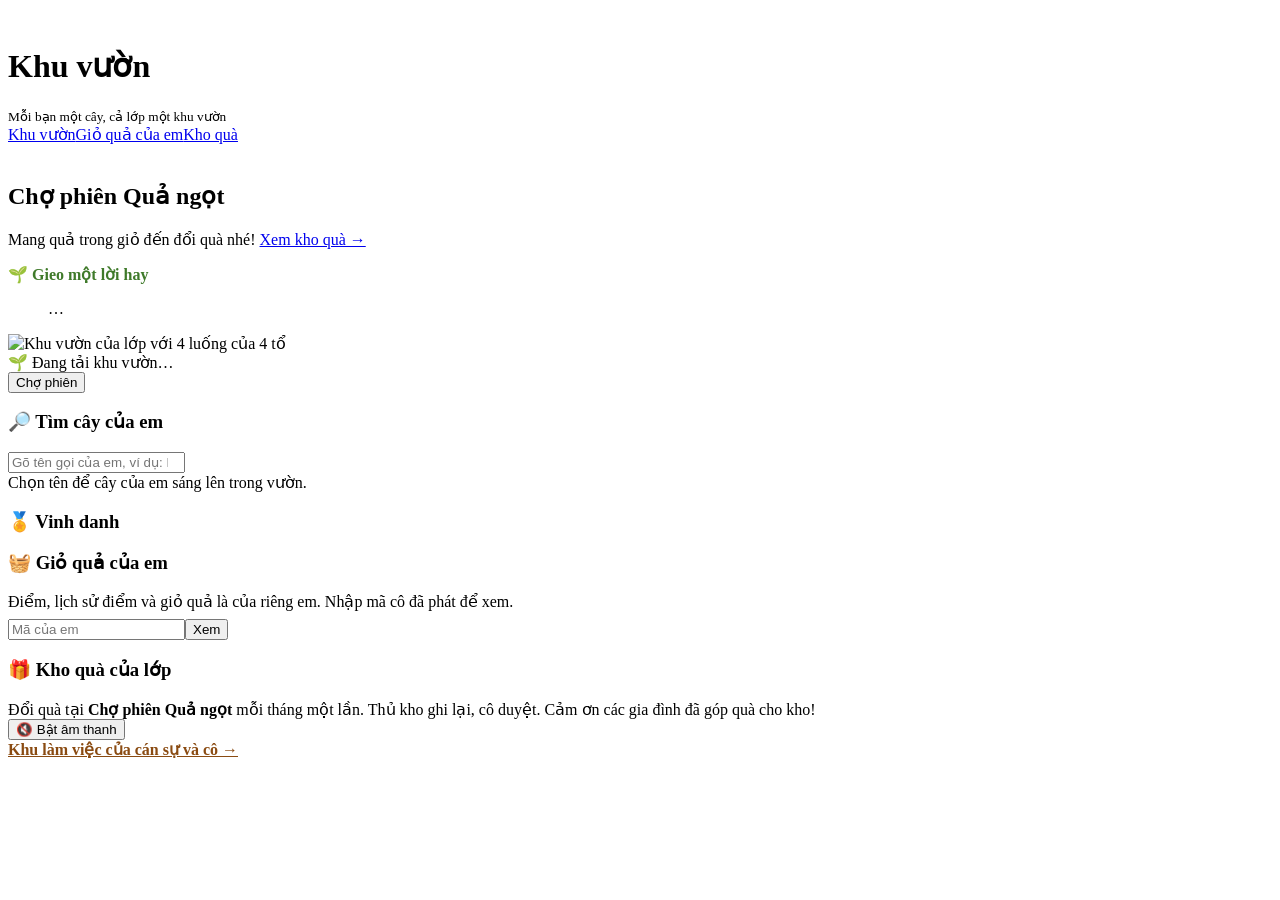
==== index.html @ 07cb946a "Add files via upload" ====
<!DOCTYPE html>
<html lang="vi">
<head>
<meta charset="utf-8">
<meta name="viewport" content="width=device-width,initial-scale=1">
<meta name="robots" content="noindex,nofollow">
<title>Khu vườn 8A11</title>
<link rel="icon" href="img/s1.webp">
<link rel="stylesheet" href="css/vuon.css">
<style>
.demo{background:#FFF4C9;border:1px dashed #C9A227;border-radius:14px;padding:10px 14px;font-size:13.5px;margin-bottom:12px;line-height:1.55}
.demo b{font-weight:700}.demo code{background:#fff;border-radius:6px;padding:1px 6px;font-weight:700}
.demo button{border:0;background:#8A4B12;color:#fff;border-radius:8px;padding:4px 10px;font-weight:700;cursor:pointer;margin-left:6px}
.loading{padding:60px 0;text-align:center;color:var(--soft)}
.err{background:#FDECEA;color:#8A1C12;border-radius:12px;padding:12px 14px;margin:10px 0}
.foot a{color:#8A4B12;font-weight:700}
</style>
</head>
<body>
<div class="wrap">
<div id="demo" class="demo" hidden></div>

<header class="top">
 <div class="brand"><img src="img/s1.webp" alt=""><div><h1 id="h1">Khu vườn</h1><small id="sub">Mỗi bạn một cây, cả lớp một khu vườn</small></div></div>
 <nav class="nav"><a href="#vuon">Khu vườn</a><a href="#gio">Giỏ quả của em</a><a href="#kho">Kho quà</a></nav>
</header>

<section class="market">
 <div class="card fair">
  <img class="bk" src="img/s8.webp" alt="">
  <div>
   <h2>Chợ phiên Quả ngọt</h2>
   <p id="fairTxt">Mang quả trong giỏ đến đổi quà nhé! <a class="link" href="#kho">Xem kho quà →</a></p>
   <div class="count" id="count"></div>
  </div>
 </div>
 <div class="card quote">
  <div class="qh"><span id="qn" style="margin:0;color:#3F7A2A;font-weight:700">🌱 Gieo một lời hay</span> <span id="qd"></span></div>
  <blockquote id="qt">…</blockquote>
  <div class="qa" id="qa"></div>
 </div>
</section>

<section id="vuon" class="scene-box">
 <div class="viewport" id="vp">
  <div class="scene" id="scene">
   <img class="bg" src="img/bg.jpg" alt="Khu vườn của lớp với 4 luống của 4 tổ">
   <div class="title"><span id="t2">🌱 Đang tải khu vườn…</span></div>
   <button class="stall" id="stall" aria-label="Mở kho quà và chợ phiên"><span>Chợ phiên</span></button>
  </div>
 </div>
 <div class="zoombar" id="zoombar"></div>
 <div class="tip" id="tip" hidden></div>
</section>

<section class="ladder" id="ladder" aria-label="Các mức của cây"></section>

<section class="row">
 <div class="card search">
  <h3>🔎 Tìm cây của em</h3>
  <input id="q" type="search" placeholder="Gõ tên gọi của em, ví dụ: Bảo Nhi" autocomplete="off">
  <div class="res" id="res"></div>
  <div class="hint">Chọn tên để cây của em sáng lên trong vườn.</div>
 </div>
 <div class="card honor">
  <h3>🏅 Vinh danh</h3>
  <div id="honor"></div>
 </div>
</section>

<section id="gio" class="card basket">
 <h3>🧺 Giỏ quả của em</h3>
 <div class="hint" style="margin:0 0 8px">Điểm, lịch sử điểm và giỏ quả là của riêng em. Nhập mã cô đã phát để xem.</div>
 <div class="codebox"><input id="code" maxlength="40" placeholder="Mã của em" autocomplete="off" autocapitalize="off" spellcheck="false"><button id="go">Xem</button></div>
 <div class="hint" id="codeErr" style="color:#B23A2E" hidden></div>
 <div class="me" id="me"></div>
</section>

<section id="kho" class="card store">
 <h3>🎁 Kho quà của lớp</h3>
 <div class="goods" id="goods"></div>
 <div class="note">Đổi quà tại <b>Chợ phiên Quả ngọt</b> mỗi tháng một lần. Thủ kho ghi lại, cô duyệt. Cảm ơn các gia đình đã góp quà cho kho!</div>
</section>

<button class="snd" id="snd" aria-pressed="false">🔇 Bật âm thanh</button>
<div class="foot"><a href="lam-viec.html">Khu làm việc của cán sự và cô →</a></div>
</div>

<script src="config.js"></script>
<script src="js/seed.js"></script>
<script src="js/core.js"></script>
<script src="js/memdb.js"></script>
<script src="js/api.js"></script>
<script src="js/sound.js"></script>
<script>
const W=1536,H=1024;
const IMG=[0,1,2,3,4,5,6,7,8].map(i=>'img/s'+i+'.webp');
const SW=[196,372,412,522,504,560,524];
const BEDS={1:[[215,350],[712,350],[165,525],[712,525]],2:[[821,350],[1321,350],[821,525],[1364,525]],3:[[150,615],[712,615],[100,810],[712,810]],4:[[824,618],[1386,618],[824,810],[1436,810]]};
const TEAM=[["Tổ 1","--t1"],["Tổ 2","--t2"],["Tổ 3","--t3"],["Tổ 4","--t4"]];
const SIGNS=[[143,371],[1389,373],[69,646],[1467,644]];
const CANS=[[122,425],[1420,425],[82,700],[1466,700]];
const QNAMES=['🌱 Gieo một lời hay','☀️ Lời hay mỗi sáng','🌰 Hạt giống lời hay'];
const $=id=>document.getElementById(id);
const pct=(v,t)=>(v/t*100)+'%';
const esc=s=>String(s).replace(/[&<>"]/g,c=>({'&':'&amp;','<':'&lt;','>':'&gt;','"':'&quot;'}[c]));
function quadPt(q,u,v){const[a,b,c,d]=q;const tx=a[0]+(b[0]-a[0])*u,ty=a[1]+(b[1]-a[1])*u,bx=c[0]+(d[0]-c[0])*u,by=c[1]+(d[1]-c[1])*u;return[tx+(bx-tx)*v,ty+(by-ty)*v]}
let V=null,S=[],nodes=[],hl=null,zoomed=0;
const scene=$('scene');

/* ---------- chế độ thử ---------- */
if(VuonAPI.demo){const c=VuonAPI.codes;$('demo').hidden=false;
 $('demo').innerHTML=`<b>Đang chạy chế độ thử</b> (chưa nối Google Trang tính, điểm là dữ liệu mẫu, chỉ lưu trên máy này). Mã thử: học sinh <code>${c.hocSinh}</code> · cô <code>${c.co}</code> · tổ trưởng tổ 1 <code>${c.toTruong1}</code> · tổ phó tổ 1 <code>${c.toPho1}</code> · thủ kho <code>${c.thuKho}</code>. <a href="lam-viec.html">Mở khu làm việc →</a><button id="rs">Đặt lại dữ liệu thử</button>`;
 $('rs').onclick=()=>{VuonAPI.resetDemo();location.reload()};}

/* ---------- tải dữ liệu ---------- */
/* Hiện ngay dữ liệu lần trước (nếu có) cho nhanh, rồi cập nhật bản mới từ máy chủ */
const CK='vuon-cache-'+((window.VUON_CONFIG||{}).apiUrl||'demo').slice(-24);
try{const c=localStorage.getItem(CK);if(c&&!VuonAPI.demo)render(JSON.parse(c))}catch(e){}
VuonAPI.call({action:'vuon'}).then(d=>{render(d);try{localStorage.setItem(CK,JSON.stringify(d))}catch(e){}})
 .catch(e=>{if(!V)$('t2').textContent='⚠️ '+e.message;});

function render(d){
 V=d;S=d.hocSinh;const N=d.tenMoc;
 document.title='Khu vườn '+d.lop;$('h1').textContent='Khu vườn '+d.lop;
 $('sub').textContent='Mùa tháng '+d.thang+' · Mỗi bạn một cây, cả lớp một khu vườn';
 $('t2').textContent='🌱 Mùa tháng '+d.thang+' · còn '+d.conNgay+' ngày thu hoạch';
 /* chợ phiên */
 const cp=d.choPhien?new Date(d.choPhien+'T00:00:00'):null,today=new Date(d.homNay+'T00:00:00');
 const dn=cp?Math.max(0,Math.round((cp-today)/864e5)):0;
 $('fairTxt').innerHTML=(cp?`Mở ngày <b>${cp.getDate()}/${cp.getMonth()+1}</b> ${esc(d.gioChoPhien||'')}. `:'')+'Mang quả trong giỏ đến đổi quà nhé! <a class="link" href="#kho">Xem kho quà →</a>';
 $('count').innerHTML=(cp?`<span>${dn}<i>ngày</i></span>`:'')+`<span>${d.kho.reduce((a,g)=>a+g.sl,0)}<i>món quà</i></span><span>${d.kho.filter(g=>g.sl>0).length}<i>loại</i></span>`;
 /* lời hay */
 const doy=Math.floor((today-new Date(today.getFullYear(),0,0))/864e5);
 $('qn').textContent=QNAMES[doy%3];
 const q=d.cauHay.length?d.cauHay[doy%d.cauHay.length]:['Mỗi ngày một việc tốt.',''];
 $('qt').textContent=q[0];$('qa').textContent=q[1]?'— '+q[1]:'';
 $('qd').textContent='· '+today.toLocaleDateString('vi-VN',{weekday:'long',day:'numeric',month:'numeric'});
 drawGarden();drawLadder(N);drawHonor();drawStore();
}

function drawGarden(){
 scene.querySelectorAll('.plant,.bee,.sign,.can,.ring').forEach(n=>n.remove());nodes=[];
 S.forEach((s,i)=>{
  const q=BEDS[s.to];if(!q||!s.o||s.o>10)return;
  const r=Math.floor((s.o-1)/5),c=(s.o-1)%5;
  const[x,y]=quadPt(q,(c+.5)/5,(r+.86)/2);
  const cw=Math.hypot(...[0,1].map(k=>quadPt(q,(c+1)/5,(r+.5)/2)[k]-quadPt(q,c/5,(r+.5)/2)[k]));
  const k=Math.min(6,s.muc),w=SW[k]/560*cw*1.02;
  const b=document.createElement('button');b.className='plant';b.dataset.i=i;
  b.style.left=pct(x,W);b.style.top=pct(y,H);b.style.width=pct(w,W);b.style.zIndex=10+r;
  b.setAttribute('aria-label',s.ten+', '+V.tenMoc[k]);
  b.innerHTML=`<img src="${IMG[k]}" alt="" style="--d:${4+((i*7)%30)/10}s;--dl:-${(i*13)%40/10}s">`+(s.qua>1?`<span class="q">×${s.qua}</span>`:'');
  scene.appendChild(b);nodes[i]=b;
  for(let j=0;j<Math.min(2,s.ong);j++){const be=document.createElement('div');be.className='bee';be.style.left=pct(x-cw*(.15-j*.3),W);be.style.top=pct(y-cw*(1.25-j*.2),H);be.style.width=pct(cw*.42,W);be.innerHTML=`<img src="${IMG[7]}" alt="" style="--d:${5+i%3+j}s">`;scene.appendChild(be)}
 });
 const ring=document.createElement('div');ring.className='ring';ring.id='ring';scene.appendChild(ring);
 TEAM.forEach(([n,c],j)=>{
  const s=document.createElement('div');s.className='sign';s.style.left=pct(SIGNS[j][0],W);s.style.top=pct(SIGNS[j][1],H);
  s.innerHTML=`<i style="background:var(${c})"></i>${n}`;scene.appendChild(s);
  const t=V.to[j],f=t.pt/100;
  const cn=document.createElement('div');cn.className='can'+(f>=1?' full':'');cn.style.left=pct(CANS[j][0],W);cn.style.top=pct(CANS[j][1],H);
  cn.innerHTML=`<div class="lbl">${f>=1?'💧 Đầy bình!':'💧 '+t.pt+'%'}<div class="bar"><i style="width:${t.pt}%"></i></div></div>`;
  scene.appendChild(cn);
 });
}
function drawLadder(N){
 $('ladder').innerHTML=N.map((n,i)=>`<div class="lv"><div class="im"><img src="${IMG[i]}" alt=""></div><b>${esc(n)}</b><small>${i?'từ '+V.moc[i]+' điểm':'khởi đầu'}${i===N.length-1?' · thêm '+V.buocQua+' điểm = thêm 1 quả':''}</small></div>`).join('');
}
function drawHonor(){
 const h=V.vinhDanh;
 $('honor').innerHTML=`
 <div class="hon"><div class="ic">🌱</div><div><b>Mầm Vươn cao: ${h.vuonCao?esc(h.vuonCao.ten):'chưa có'}</b><div>Tiến bộ nhiều nhất tuần trước${h.vuonCao?' ('+TEAM[h.vuonCao.to-1][0]+')':''}</div></div></div>
 <div class="hon"><div class="ic">🌷</div><div><b>Luống Nở rộ: ${h.noRo?TEAM[h.noRo-1][0]:'chưa có'}</b><div>Tổ đầu tiên tưới đầy bình trong tháng</div></div></div>
 <div class="hon"><div class="ic">🎉</div><div><b>Vườn Rộn ràng: ${h.soToDay}/4 tổ</b><div>Cả 4 tổ đầy bình thì cả lớp nhận thưởng chung</div></div></div>`;
}
function drawStore(){
 $('goods').innerHTML=V.kho.map(g=>`<div class="good${g.sl?'':' out'}"><div class="e">${esc(g.bt)}</div><b>${esc(g.ten)}</b><div class="pr">${g.gia} quả</div><div class="st">${g.sl?'Còn '+g.sl:'Hết hàng · chờ bổ sung'}</div></div>`).join('')||'<div class="hint">Kho quà đang được chuẩn bị.</div>';
}

/* ---------- phóng to từng tổ ---------- */
const ZB=$('zoombar');
ZB.innerHTML=[["Cả vườn",0]].concat(TEAM.map((t,j)=>[t[0],j+1])).map(([n,t])=>`<button data-t="${t}">${t?`<i style="background:var(${TEAM[t-1][1]})"></i>`:''}${n}</button>`).join('');
function zoom(t){
 zoomed=t;[...ZB.children].forEach(b=>b.classList.toggle('on',+b.dataset.t===t));
 if(!t){scene.style.transform='none';return}
 const q=BEDS[t],xs=q.map(p=>p[0]),ys=q.map(p=>p[1]);
 const x0=Math.min(...xs)-90,x1=Math.max(...xs)+120,y0=Math.min(...ys)-70,y1=Math.max(...ys)+30;
 const s=Math.min(W/(x1-x0),H/(y1-y0)),cx=(x0+x1)/2,cy=(y0+y1)/2,k=$('vp').getBoundingClientRect().width/W;
 let tx=W/2-cx*s,ty=H/2-cy*s;tx=Math.min(0,Math.max(W-W*s,tx));ty=Math.min(0,Math.max(H-H*s,ty));
 scene.style.transform=`translate(${tx*k}px,${ty*k}px) scale(${s})`;
}
ZB.addEventListener('click',e=>{const b=e.target.closest('button');if(b){zoom(+b.dataset.t);Snd.play('water')}});
addEventListener('resize',()=>zoom(zoomed));zoom(0);

/* ---------- chạm vào cây ---------- */
const tip=$('tip');
function showTip(i){const s=S[i],k=Math.min(6,s.muc),r=nodes[i].getBoundingClientRect(),w=$('vuon').getBoundingClientRect();
 tip.innerHTML=`<b>${esc(s.ten)}</b>${TEAM[s.to-1][0]} · ${esc(V.tenMoc[k])}${s.qua?' 🍎×'+s.qua:''}${s.ong?' · có ong 🐝':''}`;tip.hidden=false;
 const L=Math.min(w.width-tip.offsetWidth-6,Math.max(6,r.left-w.left+r.width/2-tip.offsetWidth/2));
 let T=r.top-w.top-tip.offsetHeight-6;if(T<4)T=r.bottom-w.top+6;tip.style.left=L+'px';tip.style.top=T+'px'}
scene.addEventListener('pointerover',e=>{const p=e.target.closest('.plant');if(p)showTip(+p.dataset.i)});
scene.addEventListener('pointerout',e=>{if(e.target.closest('.plant')&&hl===null)tip.hidden=true});
scene.addEventListener('click',e=>{const p=e.target.closest('.plant');if(p){p.classList.remove('pop');void p.offsetWidth;p.classList.add('pop');Snd.play('pop');showTip(+p.dataset.i)}});
$('stall').addEventListener('click',()=>{Snd.play('chime');$('kho').scrollIntoView({behavior:'smooth'})});

/* ---------- tìm cây ---------- */
const norm=s=>s.normalize('NFD').replace(/[̀-ͯ]/g,'').replace(/[đĐ]/g,'d').toLowerCase();
function focusKid(i){
 hl=i;scene.classList.add('dimmed');nodes.forEach((n,j)=>n&&n.classList.toggle('hl',j===i));
 const n=nodes[i],ring=$('ring');if(n){ring.style.left=n.style.left;ring.style.top=(parseFloat(n.style.top)-parseFloat(n.style.width)*W/H*.45)+'%';ring.style.width=(parseFloat(n.style.width)*1.4)+'%';ring.style.aspectRatio='1';ring.classList.add('on');}
 if(innerWidth<760)zoom(S[i].to);
 $('vuon').scrollIntoView({behavior:'smooth',block:'center'});Snd.play('ting');
 setTimeout(()=>n&&showTip(i),zoomed?750:350);
}
function clearHl(){hl=null;scene.classList.remove('dimmed');nodes.forEach(n=>n&&n.classList.remove('hl'));const r=$('ring');if(r)r.classList.remove('on');tip.hidden=true}
$('q').addEventListener('input',()=>{
 const v=norm($('q').value.trim());if(!v){$('res').innerHTML='';clearHl();return}
 const m=S.map((s,i)=>i).filter(i=>norm(S[i].ten).includes(v)).slice(0,8);
 $('res').innerHTML=m.map(i=>{const k=Math.min(6,S[i].muc);return `<button data-i="${i}"><img src="${IMG[k]}" alt=""><div><b>${esc(S[i].ten)}</b><div class="t">${TEAM[S[i].to-1][0]} · ${esc(V.tenMoc[k])}</div></div></button>`}).join('')||'<div class="hint">Chưa thấy tên này. Em thử gõ tên riêng nhé.</div>';
});
$('res').addEventListener('click',e=>{const b=e.target.closest('button');if(b)focusKid(+b.dataset.i)});

/* ---------- giỏ quả của em ---------- */
$('go').addEventListener('click',openMe);$('code').addEventListener('keydown',e=>{if(e.key==='Enter')openMe()});
function openMe(){
 const c=$('code').value.trim(),err=$('codeErr');
 if(!c){err.textContent='Em nhập mã trước nhé.';err.hidden=false;return}
 err.hidden=true;$('go').disabled=true;$('go').textContent='…';
 VuonAPI.call({action:'cuaEm',ma:c}).then(m=>{
  const k=Math.min(6,m.muc),mx=Math.max(1,...Object.values(m.thanh));
  const bar=(n,col)=>`<div>${n}<i><s style="width:${Math.round(m.thanh[n]/mx*100)}%;background:${col}"></s></i>${m.thanh[n]}</div>`;
  $('me').innerHTML=`<div class="pic"><img src="${IMG[k]}" alt=""><div><b>${esc(m.ten)}</b></div><div style="font-size:13px;color:var(--soft)">${TEAM[m.to-1][0]} · ${esc(m.tenMuc)}${m.qua?' 🍎×'+m.qua:''}</div>${m.ong.length?`<div style="font-size:13px;margin-top:4px">🐝 ${m.ong.map(esc).join(', ')}</div>`:''}</div>
  <div><div class="stat"><div><b>${m.diem}</b>điểm tháng ${V?V.thang:''}</div><div><b>${Math.max(0,m.conThieu)}</b>điểm nữa: ${esc(m.mucSau)}</div><div><b>${m.gio.daThu}</b>quả đã thu hoạch</div><div><b>${m.gio.conLai-m.gio.dangDoi}</b>quả còn trong giỏ 🧺</div></div>
  <div class="bars">${bar('Nề nếp','#8D6E63')}${bar('Học tập','#4CAF50')}${bar('Sẻ chia','#E91E63')}</div>
  <div class="hist">${m.lichSu.length?m.lichSu.slice(0,40).map(e=>`<div><span>${e.ngay.slice(8)}/${e.ngay.slice(5,7)} · ${esc(e.ten)}${e.cho?' <i style="color:#B07A00">(chờ cô duyệt)</i>':''}</span><span class="${e.diem<0?'m':'p'}">${e.diem>0?'+':''}${e.diem}</span></div>`).join(''):'<div>Tháng này chưa có điểm nào. Cố lên nhé!</div>'}
  ${m.doiQua.map(o=>`<div><span>${o.ngay.slice(8)}/${o.ngay.slice(5,7)} · Đổi ${esc(o.ten)}${o.tt==='cho'?' (chờ duyệt)':o.tt==='tu_choi'?' (không duyệt)':''}</span><span class="m">−${o.qua} quả</span></div>`).join('')}</div></div>`;
  $('me').classList.add('on');Snd.play('jingle');
 }).catch(e=>{err.textContent=e.message;err.hidden=false;$('me').classList.remove('on')})
 .finally(()=>{$('go').disabled=false;$('go').textContent='Xem'});
}
</script>
</body>
</html>
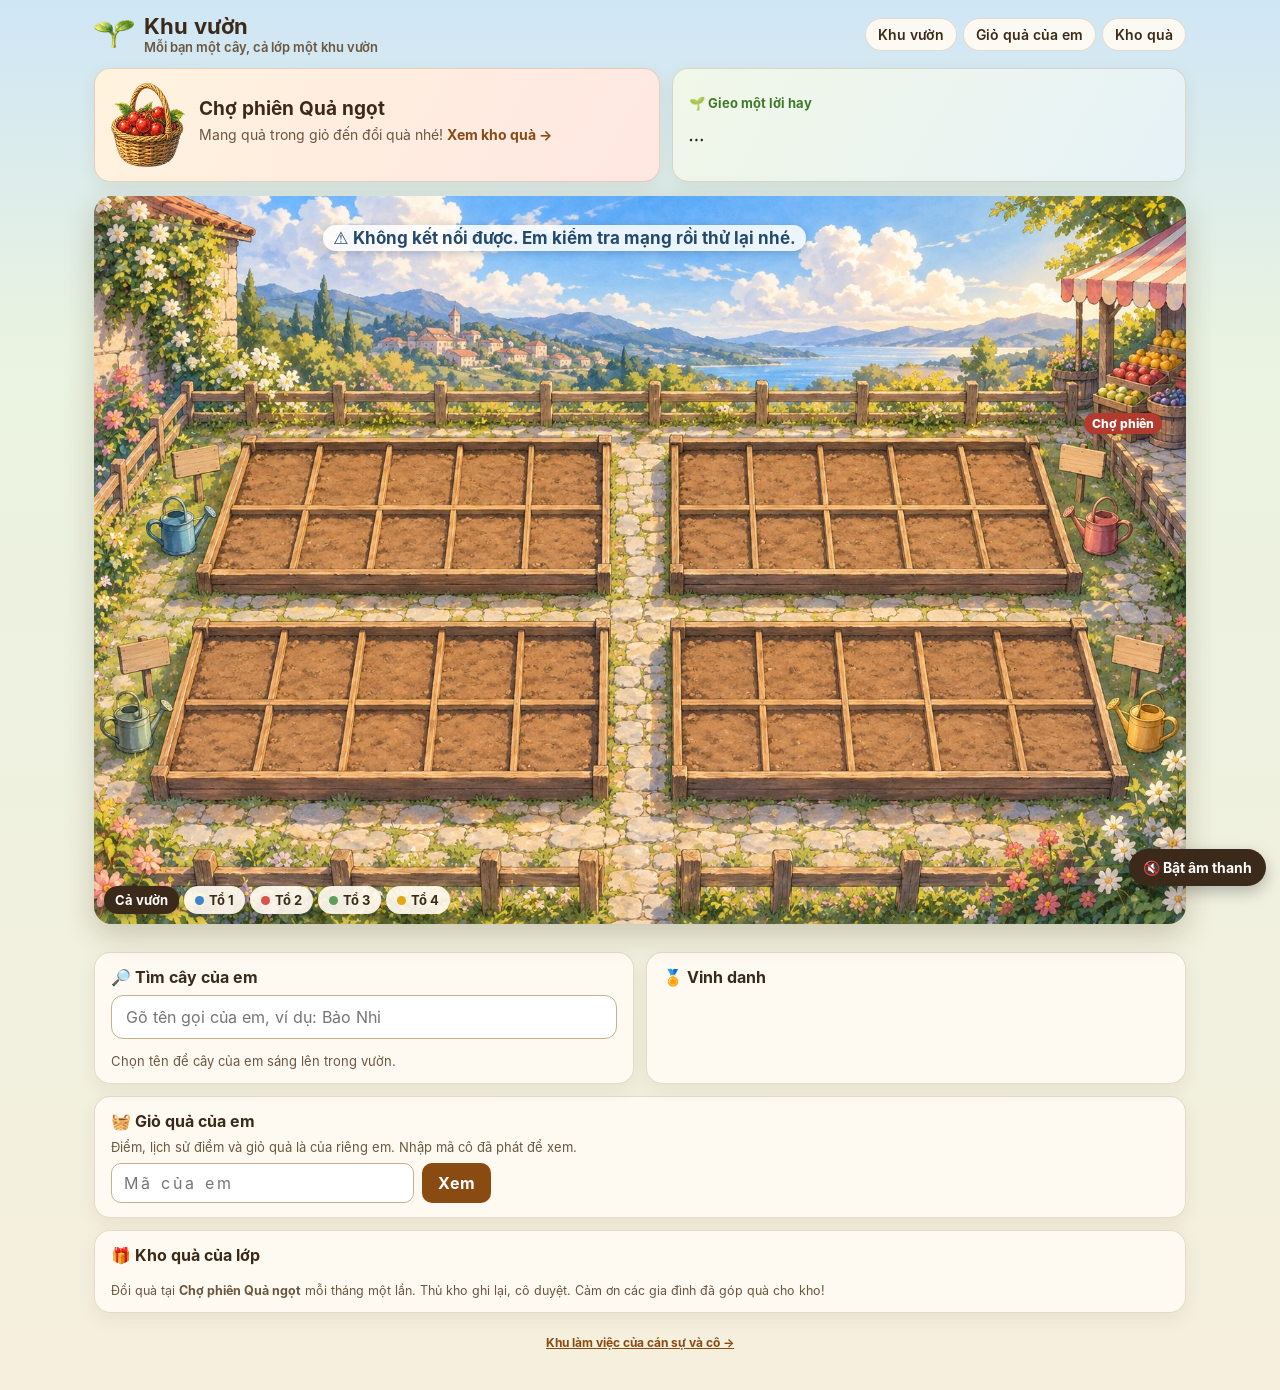
==== commit d24d0b5a: "Add files via upload" ====
--- a/index.html
+++ b/index.html
@@ -5,8 +5,8 @@
 <meta name="viewport" content="width=device-width,initial-scale=1">
 <meta name="robots" content="noindex,nofollow">
 <title>Khu vườn 8A11</title>
-<link rel="icon" href="img/s1.webp">
-<link rel="stylesheet" href="css/vuon.css">
+<link rel="icon" href="s1.webp">
+<link rel="stylesheet" href="vuon.css">
 <style>
 .demo{background:#FFF4C9;border:1px dashed #C9A227;border-radius:14px;padding:10px 14px;font-size:13.5px;margin-bottom:12px;line-height:1.55}
 .demo b{font-weight:700}.demo code{background:#fff;border-radius:6px;padding:1px 6px;font-weight:700}
@@ -21,13 +21,13 @@
 <div id="demo" class="demo" hidden></div>
 
 <header class="top">
- <div class="brand"><img src="img/s1.webp" alt=""><div><h1 id="h1">Khu vườn</h1><small id="sub">Mỗi bạn một cây, cả lớp một khu vườn</small></div></div>
+ <div class="brand"><img src="s1.webp" alt=""><div><h1 id="h1">Khu vườn</h1><small id="sub">Mỗi bạn một cây, cả lớp một khu vườn</small></div></div>
  <nav class="nav"><a href="#vuon">Khu vườn</a><a href="#gio">Giỏ quả của em</a><a href="#kho">Kho quà</a></nav>
 </header>
 
 <section class="market">
  <div class="card fair">
-  <img class="bk" src="img/s8.webp" alt="">
+  <img class="bk" src="s8.webp" alt="">
   <div>
    <h2>Chợ phiên Quả ngọt</h2>
    <p id="fairTxt">Mang quả trong giỏ đến đổi quà nhé! <a class="link" href="#kho">Xem kho quà →</a></p>
@@ -44,7 +44,7 @@
 <section id="vuon" class="scene-box">
  <div class="viewport" id="vp">
   <div class="scene" id="scene">
-   <img class="bg" src="img/bg.jpg" alt="Khu vườn của lớp với 4 luống của 4 tổ">
+   <img class="bg" src="bg.jpg" alt="Khu vườn của lớp với 4 luống của 4 tổ">
    <div class="title"><span id="t2">🌱 Đang tải khu vườn…</span></div>
    <button class="stall" id="stall" aria-label="Mở kho quà và chợ phiên"><span>Chợ phiên</span></button>
   </div>
@@ -87,14 +87,14 @@
 </div>
 
 <script src="config.js"></script>
-<script src="js/seed.js"></script>
-<script src="js/core.js"></script>
-<script src="js/memdb.js"></script>
-<script src="js/api.js"></script>
-<script src="js/sound.js"></script>
+<script src="seed.js"></script>
+<script src="core.js"></script>
+<script src="memdb.js"></script>
+<script src="api.js"></script>
+<script src="sound.js"></script>
 <script>
 const W=1536,H=1024;
-const IMG=[0,1,2,3,4,5,6,7,8].map(i=>'img/s'+i+'.webp');
+const IMG=[0,1,2,3,4,5,6,7,8].map(i=>'s'+i+'.webp');
 const SW=[196,372,412,522,504,560,524];
 const BEDS={1:[[215,350],[712,350],[165,525],[712,525]],2:[[821,350],[1321,350],[821,525],[1364,525]],3:[[150,615],[712,615],[100,810],[712,810]],4:[[824,618],[1386,618],[824,810],[1436,810]]};
 const TEAM=[["Tổ 1","--t1"],["Tổ 2","--t2"],["Tổ 3","--t3"],["Tổ 4","--t4"]];
--- a/vuon.css
+++ b/vuon.css
@@ -0,0 +1,150 @@
+@font-face{font-family:"Vuon";src:url(inter-Regular.woff) format("woff");font-weight:400;font-display:swap}
+@font-face{font-family:"Vuon";src:url(inter-SemiBold.woff) format("woff");font-weight:500 600;font-display:swap}
+@font-face{font-family:"Vuon";src:url(inter-Bold.woff) format("woff");font-weight:700;font-display:swap}
+@font-face{font-family:"Vuon";src:url(inter-ExtraBold.woff) format("woff");font-weight:800 900;font-display:swap}
+@font-face{font-family:"VuonSerif";src:url(lora-italic.woff) format("woff");font-style:italic;font-weight:400;font-display:swap}
+:root{--ink:#3B2A1A;--soft:#6B5640;--leaf:#3F7A2A;--cream:#FFF8EC;--card:rgba(255,251,242,.92);--line:rgba(110,80,40,.18);
+--t1:#3E86C9;--t2:#D9534F;--t3:#5E9E5A;--t4:#E2A916}
+*{box-sizing:border-box}
+html,body{margin:0}
+body{font-family:"Vuon","Segoe UI",system-ui,-apple-system,sans-serif;color:var(--ink);
+background:linear-gradient(180deg,#CFE6F5 0,#EAF3E1 340px,#F6EFDD 100%);min-height:100vh}
+.wrap{max-width:1120px;margin:0 auto;padding:12px 14px 40px}
+h1,h2,h3{margin:0;font-weight:700}
+button{font:inherit;font-family:inherit;color:inherit}
+/* top bar */
+.top{display:flex;align-items:center;gap:12px;flex-wrap:wrap;margin-bottom:12px}
+.brand{display:flex;align-items:center;gap:10px}
+.brand img{width:40px;height:44px;object-fit:contain}
+.brand h1{font-size:22px;letter-spacing:.2px}
+.brand small{display:block;font-size:13px;color:var(--soft);font-weight:500}
+.nav{margin-left:auto;display:flex;gap:6px;flex-wrap:wrap}
+.nav a{text-decoration:none;color:var(--ink);background:var(--card);border:1px solid var(--line);padding:7px 12px;border-radius:999px;font-size:14px;font-weight:600}
+.nav a:hover{background:#fff}
+/* market cards */
+.market{display:grid;grid-template-columns:1.1fr 1fr;gap:12px;margin-bottom:14px}
+.card{background:var(--card);border:1px solid var(--line);border-radius:16px;padding:14px 16px;box-shadow:0 6px 18px rgba(90,60,20,.08)}
+.fair{display:flex;gap:14px;align-items:center;background:linear-gradient(120deg,#FFF3DE,#FFE7E2);}
+.fair .bk{width:74px;flex:none}
+.fair h2{font-size:19px}
+.fair p{margin:4px 0 0;color:var(--soft);font-size:14px;line-height:1.5}
+.count{display:flex;gap:6px;margin-top:8px}
+.count span{background:#fff;border-radius:10px;padding:4px 9px;font-weight:700;font-size:15px;border:1px solid var(--line)}
+.count span i{font-style:normal;font-weight:500;font-size:12px;color:var(--soft);margin-left:3px}
+.quote{display:flex;flex-direction:column;justify-content:center;background:linear-gradient(120deg,#F1F7E8,#E6F2F7)}
+.qh{font-size:13px;font-weight:700;color:#3F7A2A;text-transform:none}
+.qh span{font-weight:500;color:var(--soft);margin-left:4px}
+.quote blockquote{margin:8px 0 6px;font-family:"VuonSerif",Georgia,serif;font-size:20px;line-height:1.5;font-style:italic;color:#2E2414;white-space:pre-line}
+.qa{font-size:13.5px;color:var(--soft);text-align:right}
+.shop h2{font-size:17px;display:flex;align-items:center;gap:8px}
+.chips{display:flex;gap:6px;flex-wrap:wrap;margin:10px 0 8px}
+.chip{background:#fff;border:1px solid var(--line);border-radius:12px;padding:5px 9px;font-size:13px;white-space:nowrap}
+.chip b{color:#B23A2E}
+.link{font-size:14px;font-weight:700;color:#8A4B12;text-decoration:none}
+/* scene */
+.scene-box{position:relative;border-radius:18px;overflow:hidden;box-shadow:0 10px 30px rgba(60,40,10,.22);background:#9CC27A}
+.zoombar{position:absolute;left:10px;bottom:10px;z-index:30;display:flex;gap:5px;flex-wrap:wrap}
+.zoombar button{border:0;cursor:pointer;background:rgba(255,250,240,.92);padding:6px 11px;border-radius:999px;font-size:13px;font-weight:700;box-shadow:0 2px 6px rgba(0,0,0,.15)}
+.zoombar button.on{background:var(--ink);color:#fff}
+.zoombar button i{display:inline-block;width:9px;height:9px;border-radius:50%;margin-right:5px;vertical-align:0}
+.viewport{position:relative;width:100%;aspect-ratio:1536/1024;overflow:hidden}
+.scene{position:absolute;inset:0;transform-origin:0 0;transition:transform .7s cubic-bezier(.3,.7,.2,1)}
+.scene>img.bg{position:absolute;inset:0;width:100%;height:100%;display:block;user-select:none}
+.title{position:absolute;left:21%;top:3.5%;transform:none;text-align:left;pointer-events:none}
+.title b{display:block;font-size:clamp(14px,2.6vw,30px);color:#fff;text-shadow:0 2px 10px rgba(30,60,100,.55);letter-spacing:.3px}
+.title span{display:inline-block;margin-top:4px;font-size:clamp(11px,1.5vw,17px);box-shadow:0 2px 8px rgba(30,60,100,.25);font-weight:700;color:#24496B;background:rgba(255,255,255,.85);padding:3px 10px;border-radius:999px}
+.plant{position:absolute;transform:translate(-50%,-100%);padding:0;border:0;background:none;cursor:pointer;transform-origin:50% 100%;-webkit-tap-highlight-color:transparent}
+.plant img{display:block;width:100%;height:auto;transform-origin:50% 100%;filter:drop-shadow(0 2px 2px rgba(50,30,10,.35));pointer-events:none}
+.plant .q{position:absolute;right:-8%;top:8%;background:#C9302C;color:#fff;font-size:clamp(8px,.9vw,12px);font-weight:800;border-radius:999px;padding:1px 5px;border:1.5px solid #fff;line-height:1.3}
+.plant:focus-visible{outline:3px solid #fff;outline-offset:2px;border-radius:8px}
+.scene.dimmed .plant{opacity:.5;filter:saturate(.5)}
+.scene.dimmed .plant.hl{opacity:1;filter:none;z-index:20}
+.plant.hl img{filter:drop-shadow(0 0 6px #fff) drop-shadow(0 0 14px #FFE680)}
+.ring{position:absolute;transform:translate(-50%,-50%);border-radius:50%;border:3px solid #FFE680;box-shadow:0 0 18px #FFE680;pointer-events:none;opacity:0}
+.ring.on{opacity:1;animation:ring 1.4s ease-out infinite}
+@keyframes ring{0%{transform:translate(-50%,-50%) scale(.7);opacity:1}100%{transform:translate(-50%,-50%) scale(1.5);opacity:0}}
+.bee{position:absolute;pointer-events:none;z-index:15}
+.bee img{width:100%;display:block}
+.sign{position:absolute;transform:translate(-50%,-50%);font-weight:800;font-size:clamp(7px,1.05vw,15px);color:#4A2E14;pointer-events:none;white-space:nowrap;text-shadow:0 1px 0 rgba(255,240,210,.8)}
+.sign i{display:inline-block;width:.7em;height:.7em;border-radius:50%;margin-right:.25em;vertical-align:.05em;border:1px solid rgba(0,0,0,.25)}
+.can{position:absolute;transform:translate(-50%,-100%);width:8.2%;pointer-events:none}
+.can .lbl{background:rgba(255,252,244,.94);border-radius:9px;padding:3px 5px;font-size:clamp(7px,.85vw,11.5px);font-weight:700;text-align:center;box-shadow:0 2px 6px rgba(0,0,0,.18);line-height:1.25}
+.can .bar{height:5px;background:#D9E8F2;border-radius:3px;margin-top:2px;overflow:hidden}
+.can .bar>i{display:block;height:100%;background:linear-gradient(90deg,#5DB7EC,#2A86C8);border-radius:3px}
+.can.full .lbl{background:#FFF4C9}
+.stall{position:absolute;left:88.5%;top:2%;width:11.5%;height:32%;border:0;background:none;cursor:pointer}
+.stall span{position:absolute;left:50%;bottom:4%;transform:translateX(-50%);white-space:nowrap;background:#B23A2E;color:#fff;font-weight:800;font-size:clamp(7px,.95vw,13px);padding:3px 8px;border-radius:999px;box-shadow:0 2px 8px rgba(0,0,0,.25);animation:bob 2.4s ease-in-out infinite}
+@keyframes bob{50%{transform:translate(-50%,-3px)}}
+.tip{position:absolute;z-index:40;background:#fff;border-radius:12px;padding:7px 11px;font-size:13px;box-shadow:0 6px 18px rgba(0,0,0,.2);pointer-events:none;max-width:220px;line-height:1.4}
+.tip b{display:block;font-size:14px}
+/* stages */
+.ladder{display:grid;grid-template-columns:repeat(7,1fr);gap:6px;margin:14px 0}
+.lv{background:var(--card);border:1px solid var(--line);border-radius:14px;padding:8px 4px 7px;text-align:center}
+.lv .im{height:52px;display:flex;align-items:flex-end;justify-content:center}
+.lv img{max-height:52px;max-width:60px}
+.lv b{display:block;font-size:13.5px;margin-top:4px;line-height:1.25}
+.lv small{color:var(--soft);font-size:11.5px}
+/* search + boards */
+.row{display:grid;grid-template-columns:1fr 1fr;gap:12px;margin-top:12px}
+.search input{width:100%;font:inherit;font-family:inherit;font-size:16px;padding:11px 14px;border-radius:12px;border:1.5px solid #C9B08A;background:#fff;outline:none}
+.search input:focus{border-color:#8A4B12}
+.res{margin-top:8px;display:flex;flex-direction:column;gap:4px;max-height:230px;overflow:auto}
+.res button{display:flex;align-items:center;gap:10px;border:0;background:#fff;border-radius:10px;padding:6px 10px;cursor:pointer;text-align:left}
+.res button:hover{background:#FFF2D6}
+.res img{width:26px;height:30px;object-fit:contain}
+.res .t{font-size:12px;color:var(--soft)}
+.hint{font-size:13px;color:var(--soft);margin-top:6px}
+.honor h3,.search h3,.basket h3,.store h3{font-size:16px;margin-bottom:8px}
+.hon{display:flex;gap:10px;align-items:center;padding:7px 0;border-top:1px dashed var(--line)}
+.hon:first-of-type{border-top:0}
+.hon .ic{font-size:24px;width:34px;text-align:center}
+.hon b{font-size:14.5px}
+.hon div div{font-size:13px;color:var(--soft)}
+/* basket */
+.basket{margin-top:12px}
+.codebox{display:flex;gap:8px;max-width:380px}
+.codebox input{flex:1;font:inherit;font-family:inherit;font-size:16px;padding:9px 12px;border-radius:10px;border:1.5px solid #C9B08A;letter-spacing:3px}
+.codebox button{border:0;background:#8A4B12;color:#fff;font-weight:700;border-radius:10px;padding:0 16px;cursor:pointer}
+.me{display:none;margin-top:12px;gap:14px;grid-template-columns:200px 1fr}
+.me.on{display:grid}
+.me .pic{background:#fff;border-radius:14px;text-align:center;padding:10px;border:1px solid var(--line)}
+.me .pic img{max-height:120px}
+.stat{display:flex;gap:8px;flex-wrap:wrap;margin-bottom:10px}
+.stat div{background:#fff;border:1px solid var(--line);border-radius:12px;padding:6px 10px;font-size:12.5px;color:var(--soft)}
+.stat b{display:block;font-size:19px;color:var(--ink)}
+.bars div{display:grid;grid-template-columns:90px 1fr 34px;align-items:center;gap:8px;font-size:13px;margin:4px 0}
+.bars i{display:block;height:8px;border-radius:4px;background:#EEE3CF;overflow:hidden}
+.bars i>s{display:block;height:100%;border-radius:4px}
+.hist{margin-top:10px;font-size:13px;border-top:1px dashed var(--line);padding-top:6px}
+.hist div{display:flex;justify-content:space-between;padding:3px 0}
+.hist .p{color:#2E7D32;font-weight:700}.hist .m{color:#B23A2E;font-weight:700}
+/* store */
+.store{margin-top:12px}
+.goods{display:grid;grid-template-columns:repeat(auto-fill,minmax(150px,1fr));gap:8px}
+.good{background:#fff;border:1px solid var(--line);border-radius:14px;padding:10px;text-align:center}
+.good .e{font-size:30px}
+.good b{display:block;font-size:14px;margin:3px 0}
+.good .pr{font-weight:800;color:#B23A2E}
+.good .st{font-size:12px;color:var(--soft)}
+.good.out{opacity:.55}
+.note{font-size:12.5px;color:var(--soft);margin-top:10px}
+.snd{position:fixed;right:14px;bottom:14px;z-index:60;border:0;cursor:pointer;background:#3B2A1A;color:#fff;font-weight:700;font-size:14px;padding:10px 14px;border-radius:999px;box-shadow:0 6px 16px rgba(0,0,0,.25)}
+.snd.on{background:#3F7A2A}
+.foot{text-align:center;font-size:12px;color:var(--soft);margin-top:22px}
+/* motion */
+@keyframes sway{0%,100%{transform:rotate(-1.6deg)}50%{transform:rotate(1.6deg)}}
+.plant img{animation:sway var(--d,5s) ease-in-out infinite;animation-delay:var(--dl,0s)}
+@keyframes pop{0%{transform:translate(-50%,-100%) scale(1)}40%{transform:translate(-50%,-100%) scale(1.18)}100%{transform:translate(-50%,-100%) scale(1)}}
+.plant.pop{animation:pop .5s ease}
+@keyframes fly{0%{transform:translate(-40%,0) rotate(-6deg)}25%{transform:translate(30%,-35%) rotate(4deg)}50%{transform:translate(80%,5%) scaleX(-1)}75%{transform:translate(20%,30%) scaleX(-1)}100%{transform:translate(-40%,0) rotate(-6deg)}}
+.bee img{animation:fly var(--d,6s) ease-in-out infinite}
+@media (prefers-reduced-motion:reduce){.plant img,.bee img,.stall span,.ring.on{animation:none}.scene{transition:none}}
+@media (max-width:760px){
+ .market,.row{grid-template-columns:1fr}
+ .ladder{grid-template-columns:repeat(4,1fr)}
+ .me{grid-template-columns:1fr}
+ .brand h1{font-size:19px}
+ .nav{margin-left:0}
+ .zoombar{position:static;padding:8px;background:#FFF8EC;justify-content:center}
+ .zoombar button{padding:5px 9px;font-size:12px}
+}
